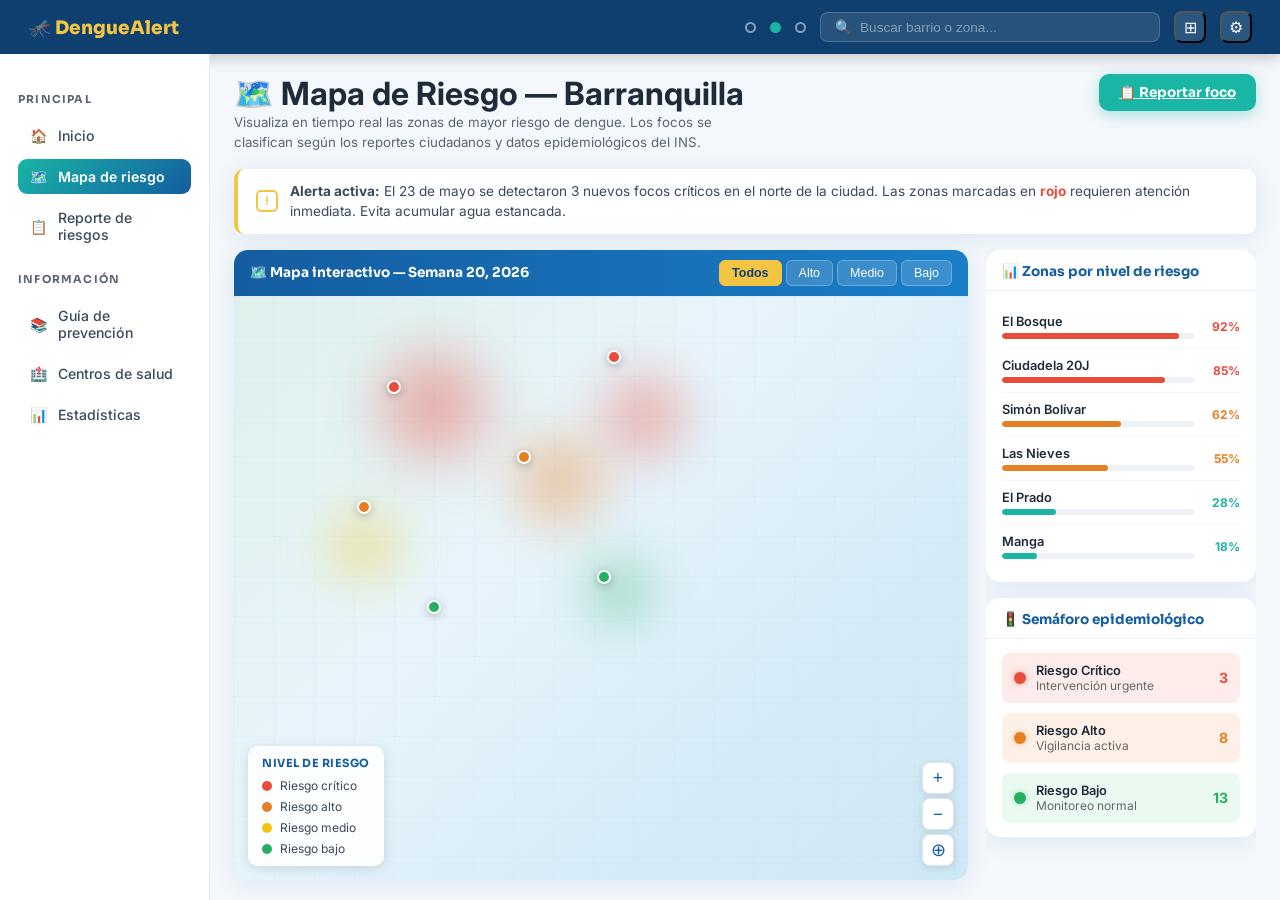
==== mapa-riesgo.html @ b7437cb0 "Add files via upload" ====
<!DOCTYPE html>
<html lang="es">
<head>
  <meta charset="UTF-8">
  <meta name="viewport" content="width=device-width, initial-scale=1.0">
  <meta name="description" content="DengueAlert — Mapa interactivo de riesgo de dengue en Barranquilla">
  <title>DengueAlert — Mapa de Riesgo</title>
  <link rel="icon" href="data:image/svg+xml,<svg xmlns='http://www.w3.org/2000/svg' viewBox='0 0 100 100'><text y='.9em' font-size='90'>🦟</text></svg>">
  <link rel="preconnect" href="https://fonts.googleapis.com">
  <link rel="preconnect" href="https://fonts.gstatic.com" crossorigin>
  <link href="https://fonts.googleapis.com/css2?family=Sora:wght@400;600;700;800&family=Inter:wght@400;500&display=swap" rel="stylesheet">
  <style>
/* =============================================
   DengueAlert — Global Styles
   Variables, reset, nav, sidebar, shared utils
   ============================================= */

/* Google Fonts */

/* ---- Variables ---- */
:root {
  --turquesa:       #19B5A5;
  --azul:           #145DA0;
  --amarillo:       #F4C542;
  --blanco:         #FFFFFF;
  --turquesa-light: #e8f8f7;
  --azul-dark:      #0e3f6e;
  --gris-bg:        #f4f7fb;
  --gris-texto:     #5a6475;
  --sombra:         0 4px 24px rgba(20, 93, 160, 0.10);
  --sombra-hover:   0 8px 32px rgba(20, 93, 160, 0.18);
  --radio:          14px;
  --rojo:           #e74c3c;
  --naranja:        #e67e22;
  --verde:          #27ae60;
}

/* ---- Reset ---- */
*, *::before, *::after {
  margin: 0;
  padding: 0;
  box-sizing: border-box;
}

/* ---- Base ---- */
body {
  font-family: 'Inter', sans-serif;
  background: var(--gris-bg);
  color: #1e2b3a;
}

/* ---- Layout ---- */
.layout {
  display: flex;
  flex: 1;
}

/* =============================================
   NAV
   ============================================= */
nav {
  background: var(--azul-dark);
  display: flex;
  align-items: center;
  gap: 14px;
  padding: 0 28px;
  height: 54px;
  flex-shrink: 0;
  box-shadow: 0 2px 16px rgba(0, 0, 0, 0.25);
}

.nav-logo {
  font-family: 'Sora', sans-serif;
  font-weight: 800;
  font-size: 1.15rem;
  color: var(--amarillo);
  margin-right: auto;
  text-decoration: none;
}

.nav-dot {
  width: 11px;
  height: 11px;
  border-radius: 50%;
  border: 2px solid rgba(255, 255, 255, 0.5);
}

.nav-dot.active {
  background: var(--turquesa);
  border-color: var(--turquesa);
}

.nav-search {
  display: flex;
  align-items: center;
  background: rgba(255, 255, 255, 0.10);
  border: 1px solid rgba(255, 255, 255, 0.18);
  border-radius: 8px;
  padding: 6px 14px;
  gap: 8px;
  width: 340px;
  color: #fff;
  font-size: 0.85rem;
}

.nav-search input {
  background: none;
  border: none;
  outline: none;
  color: #fff;
  width: 100%;
  font-size: 0.85rem;
}

.nav-search input::placeholder {
  color: rgba(255, 255, 255, 0.45);
}

.nav-icon {
  width: 32px;
  height: 32px;
  border-radius: 8px;
  background: rgba(255, 255, 255, 0.12);
  display: flex;
  align-items: center;
  justify-content: center;
  cursor: pointer;
  color: #fff;
  font-size: 1rem;
  transition: background 0.2s;
}

.nav-icon:hover {
  background: var(--turquesa);
}

/* =============================================
   SIDEBAR
   ============================================= */
aside {
  width: 210px;
  min-width: 210px;
  background: var(--blanco);
  border-right: 1px solid #e3eaf3;
  padding: 24px 18px;
  display: flex;
  flex-direction: column;
  gap: 6px;
  overflow-y: auto;
}

.sidebar-section {
  font-family: 'Sora', sans-serif;
  font-size: 0.68rem;
  font-weight: 700;
  text-transform: uppercase;
  letter-spacing: 1.2px;
  color: var(--gris-texto);
  margin: 14px 0 6px;
}

.sidebar-item {
  display: flex;
  align-items: center;
  gap: 10px;
  padding: 9px 12px;
  border-radius: 9px;
  cursor: pointer;
  font-size: 0.88rem;
  color: #3a4a5c;
  font-weight: 500;
  transition: background 0.18s, color 0.18s;
  text-decoration: none;
}

.sidebar-item:hover {
  background: var(--turquesa-light);
  color: var(--turquesa);
}

.sidebar-item.active {
  background: linear-gradient(135deg, var(--turquesa), var(--azul));
  color: #fff;
  font-weight: 600;
}

.sidebar-alert {
  margin-top: auto;
  background: #fff8e6;
  border: 1px solid #f4c542;
  border-radius: 10px;
  padding: 12px 14px;
  font-size: 0.78rem;
  color: #5a4200;
  line-height: 1.5;
}

/* =============================================
   SHARED CARD / PANEL
   ============================================= */
.card {
  background: #fff;
  border-radius: var(--radio);
  box-shadow: var(--sombra);
}

.panel {
  background: #fff;
  border-radius: var(--radio);
  box-shadow: var(--sombra);
  overflow: hidden;
}

.panel-header {
  padding: 13px 16px 10px;
  border-bottom: 1px solid #eef2f7;
  font-family: 'Sora', sans-serif;
  font-weight: 700;
  font-size: 0.85rem;
  color: var(--azul);
  display: flex;
  align-items: center;
  gap: 8px;
}

.panel-body {
  padding: 14px 16px;
}

/* =============================================
   SHARED BADGES
   ============================================= */
.badge {
  display: inline-block;
  padding: 3px 10px;
  border-radius: 20px;
  font-size: 0.75rem;
  font-weight: 700;
  font-family: 'Sora', sans-serif;
}

.badge-alto   { background: #fdecea; color: var(--rojo); }
.badge-medio  { background: #fef0e6; color: var(--naranja); }
.badge-bajo   { background: #eafaf1; color: var(--verde); }

/* =============================================
   RESPONSIVE — NAV / SIDEBAR
   ============================================= */
@media (max-width: 768px) {
  .nav-search {
    width: 160px;
  }

  aside {
    display: none; /* simplificado para mobile — se puede reemplazar por menú hamburguesa */
  }
}
/* =============================================
   DengueAlert — mapa-riesgo.css
   Estilos exclusivos de la página del mapa
   ============================================= */

/* ---- Layout de página ---- */
body {
  height: 100vh;
  display: flex;
  flex-direction: column;
  overflow: hidden;
}

.layout {
  overflow: hidden;
  flex: 1;
}

main {
  flex: 1;
  display: flex;
  flex-direction: column;
  padding: 20px 24px;
  gap: 16px;
  overflow: hidden;
}

/* =============================================
   TOPBAR
   ============================================= */
.topbar {
  display: flex;
  align-items: flex-start;
  justify-content: space-between;
  gap: 16px;
}

.topbar-left h2 {
  font-family: 'Sora', sans-serif;
  font-weight: 700;
  font-size: 1.2rem;
  color: var(--azul);
  margin-bottom: 4px;
}

.topbar-left p {
  font-size: 0.83rem;
  color: var(--gris-texto);
  max-width: 500px;
  line-height: 1.5;
}

.btn-reporte {
  background: var(--turquesa);
  color: #fff;
  font-family: 'Sora', sans-serif;
  font-weight: 700;
  font-size: 0.85rem;
  padding: 10px 20px;
  border-radius: 10px;
  border: none;
  cursor: pointer;
  white-space: nowrap;
  box-shadow: 0 4px 14px rgba(25, 181, 165, 0.35);
  transition: background 0.2s, transform 0.2s;
  display: flex;
  align-items: center;
  gap: 8px;
}

.btn-reporte:hover {
  background: var(--azul);
  transform: translateY(-1px);
}

/* =============================================
   ALERTA STRIP
   ============================================= */
.alert-strip {
  background: #fff;
  border-radius: 10px;
  border-left: 4px solid var(--amarillo);
  padding: 12px 18px;
  display: flex;
  align-items: center;
  gap: 12px;
  font-size: 0.85rem;
  color: #3a4a5c;
  line-height: 1.5;
  box-shadow: var(--sombra);
  flex-shrink: 0;
}

.alert-icon {
  width: 22px;
  height: 22px;
  border-radius: 5px;
  border: 2px solid var(--amarillo);
  flex-shrink: 0;
  display: flex;
  align-items: center;
  justify-content: center;
  font-size: 0.7rem;
  color: var(--amarillo);
  font-weight: 700;
  aria-hidden: true;
}

/* =============================================
   CONTENT ROW
   ============================================= */
.content-row {
  display: flex;
  gap: 18px;
  flex: 1;
  min-height: 0;
}

/* =============================================
   MAP PANEL
   ============================================= */
.map-panel {
  flex: 1;
  background: #fff;
  border-radius: var(--radio);
  box-shadow: var(--sombra);
  overflow: hidden;
  display: flex;
  flex-direction: column;
}

.map-toolbar {
  background: linear-gradient(90deg, var(--azul) 0%, #1a7ec8 100%);
  padding: 10px 16px;
  display: flex;
  align-items: center;
  gap: 10px;
}

.map-toolbar-title {
  font-family: 'Sora', sans-serif;
  font-weight: 700;
  font-size: 0.85rem;
  color: #fff;
  flex: 1;
  display: flex;
  align-items: center;
  gap: 8px;
}

.filter-btn {
  background: rgba(255, 255, 255, 0.15);
  border: 1px solid rgba(255, 255, 255, 0.25);
  color: #fff;
  font-size: 0.78rem;
  padding: 5px 12px;
  border-radius: 6px;
  cursor: pointer;
  transition: background 0.2s, color 0.2s;
}

.filter-btn:hover,
.filter-btn.active {
  background: var(--amarillo);
  color: var(--azul-dark);
  border-color: var(--amarillo);
  font-weight: 600;
}

.map-body {
  flex: 1;
  position: relative;
  overflow: hidden;
}

/* Mapa simulado */
.map-canvas {
  width: 100%;
  height: 100%;
  background:
    linear-gradient(rgba(25, 181, 165, 0.04) 1px, transparent 1px),
    linear-gradient(90deg, rgba(25, 181, 165, 0.04) 1px, transparent 1px),
    linear-gradient(135deg, #dff0ed 0%, #e8f4fb 40%, #d6ecf8 70%, #cfe8f5 100%);
  background-size: 40px 40px, 40px 40px, 100% 100%;
  position: relative;
}

/* Heat zones */
.heat-zone {
  position: absolute;
  border-radius: 50%;
  filter: blur(24px);
  opacity: 0.55;
  pointer-events: none;
}

.heat-red    { background: radial-gradient(circle, #e74c3c 0%, transparent 70%); }
.heat-orange { background: radial-gradient(circle, #e67e22 0%, transparent 70%); }
.heat-yellow { background: radial-gradient(circle, #f1c40f 0%, transparent 70%); }
.heat-green  { background: radial-gradient(circle, #27ae60 0%, transparent 70%); }

/* Map pins */
.map-pin {
  position: absolute;
  transform: translate(-50%, -100%);
  cursor: pointer;
  text-align: center;
}

.pin-dot {
  width: 14px;
  height: 14px;
  border-radius: 50%;
  border: 2.5px solid #fff;
  box-shadow: 0 2px 8px rgba(0, 0, 0, 0.25);
  margin: 0 auto 2px;
}

.pin-label {
  background: rgba(14, 63, 110, 0.88);
  color: #fff;
  font-size: 0.65rem;
  font-weight: 600;
  padding: 2px 7px;
  border-radius: 20px;
  white-space: nowrap;
  display: none; /* visible on hover via JS */
}

.map-pin:hover .pin-label,
.map-pin.active .pin-label {
  display: block;
}

.pin-red    .pin-dot { background: var(--rojo); }
.pin-orange .pin-dot { background: var(--naranja); }
.pin-green  .pin-dot { background: var(--verde); }

/* Leyenda */
.map-legend {
  position: absolute;
  bottom: 14px;
  left: 14px;
  background: rgba(255, 255, 255, 0.92);
  border-radius: 10px;
  padding: 10px 14px;
  font-size: 0.75rem;
  display: flex;
  flex-direction: column;
  gap: 6px;
  box-shadow: 0 2px 12px rgba(0, 0, 0, 0.12);
}

.legend-title {
  font-family: 'Sora', sans-serif;
  font-weight: 700;
  font-size: 0.7rem;
  color: var(--azul);
  text-transform: uppercase;
  letter-spacing: 0.5px;
  margin-bottom: 2px;
}

.legend-item {
  display: flex;
  align-items: center;
  gap: 8px;
  color: #3a4a5c;
}

.legend-dot {
  width: 10px;
  height: 10px;
  border-radius: 50%;
  flex-shrink: 0;
}

/* Controles de zoom */
.map-controls {
  position: absolute;
  bottom: 14px;
  right: 14px;
  display: flex;
  flex-direction: column;
  gap: 4px;
}

.map-ctrl-btn {
  width: 32px;
  height: 32px;
  background: #fff;
  border: 1px solid #dde4ed;
  border-radius: 8px;
  display: flex;
  align-items: center;
  justify-content: center;
  font-size: 1.1rem;
  cursor: pointer;
  color: var(--azul);
  box-shadow: 0 2px 8px rgba(0, 0, 0, 0.1);
  transition: background 0.2s, color 0.2s;
}

.map-ctrl-btn:hover {
  background: var(--turquesa);
  color: #fff;
}

/* =============================================
   RIGHT PANELS
   ============================================= */
.right-panels {
  width: 270px;
  display: flex;
  flex-direction: column;
  gap: 16px;
  overflow-y: auto;
}

/* Risk list */
.risk-item {
  display: flex;
  align-items: center;
  padding: 9px 0;
  border-bottom: 1px solid #f3f6fa;
  gap: 10px;
  font-size: 0.82rem;
}

.risk-item:last-child { border-bottom: none; }

.risk-bar-wrap { flex: 1; }

.risk-name {
  font-weight: 600;
  color: #1e2b3a;
  margin-bottom: 4px;
  font-size: 0.8rem;
}

.risk-bar-bg {
  height: 6px;
  border-radius: 20px;
  background: #eef2f7;
  overflow: hidden;
}

.risk-bar-fill {
  height: 100%;
  border-radius: 20px;
  transition: width 0.6s ease;
}

.risk-pct {
  font-size: 0.75rem;
  font-weight: 700;
  min-width: 36px;
  text-align: right;
}

.risk-high .risk-bar-fill { background: var(--rojo); }
.risk-high .risk-pct      { color: var(--rojo); }
.risk-med  .risk-bar-fill { background: var(--naranja); }
.risk-med  .risk-pct      { color: var(--naranja); }
.risk-low  .risk-bar-fill { background: var(--turquesa); }
.risk-low  .risk-pct      { color: var(--turquesa); }

/* Semáforo epidemiológico */
.semaforo {
  display: flex;
  flex-direction: column;
  gap: 10px;
}

.semaforo-item {
  border-radius: 8px;
  padding: 10px 12px;
  display: flex;
  align-items: center;
  gap: 10px;
  font-size: 0.82rem;
}

.semaforo-item .dot {
  width: 12px;
  height: 12px;
  border-radius: 50%;
  flex-shrink: 0;
}

.sem-red    { background: #fdecea; }
.sem-red .dot { background: var(--rojo);    box-shadow: 0 0 6px rgba(231, 76, 60, 0.5); }
.sem-orange { background: #fef0e6; }
.sem-orange .dot { background: var(--naranja); box-shadow: 0 0 6px rgba(230, 126, 34, 0.4); }
.sem-green  { background: #eafaf1; }
.sem-green .dot  { background: var(--verde);   box-shadow: 0 0 6px rgba(39, 174, 96, 0.4); }

.sem-label { font-weight: 600; font-size: 0.8rem; }
.sem-count { margin-left: auto; font-weight: 700; font-size: 0.88rem; }

/* =============================================
   RESPONSIVE
   ============================================= */
@media (max-width: 900px) {
  .content-row {
    flex-direction: column;
  }

  .right-panels {
    width: 100%;
    flex-direction: row;
    overflow-x: auto;
  }

  .right-panels .panel {
    min-width: 260px;
  }
}

</style>
</head>
<body>

<!-- NAV -->
<nav role="navigation" aria-label="Navegación principal">
  <a class="nav-logo" href="index.html">🦟 DengueAlert</a>
  <div class="nav-dot"        aria-hidden="true"></div>
  <div class="nav-dot active" aria-hidden="true"></div>
  <div class="nav-dot"        aria-hidden="true"></div>
  <div class="nav-search" role="search">
    <span aria-hidden="true">🔍</span>
    <label for="nav-search-input" style="position:absolute;width:1px;height:1px;overflow:hidden;clip:rect(0,0,0,0)">Buscar</label>
    <input id="nav-search-input" type="search" placeholder="Buscar barrio o zona..." aria-label="Buscar barrio o zona">
  </div>
  <button class="nav-icon" aria-label="Ver cuadrícula">⊞</button>
  <button class="nav-icon" aria-label="Configuración">⚙</button>
</nav>

<div class="layout">

  <!-- SIDEBAR -->
  <aside aria-label="Menú lateral">
    <div class="sidebar-section" aria-hidden="true">Principal</div>
    <a class="sidebar-item" href="index.html"><span aria-hidden="true">🏠</span> Inicio</a>
    <a class="sidebar-item active" href="mapa-riesgo.html" aria-current="page"><span aria-hidden="true">🗺️</span> Mapa de riesgo</a>
    <a class="sidebar-item" href="reporte-riesgos.html"><span aria-hidden="true">📋</span> Reporte de riesgos</a>
    <div class="sidebar-section" aria-hidden="true">Información</div>
    <a class="sidebar-item" href="#"><span aria-hidden="true">📚</span> Guía de prevención</a>
    <a class="sidebar-item" href="#"><span aria-hidden="true">🏥</span> Centros de salud</a>
    <a class="sidebar-item" href="#"><span aria-hidden="true">📊</span> Estadísticas</a>
  </aside>

  <main id="main-content">

    <!-- TOP BAR -->
    <div class="topbar">
      <div class="topbar-left">
        <h1>🗺️ Mapa de Riesgo — Barranquilla</h1>
        <p>Visualiza en tiempo real las zonas de mayor riesgo de dengue. Los focos se clasifican según los reportes ciudadanos y datos epidemiológicos del INS.</p>
      </div>
      <a href="reporte-riesgos.html" class="btn-reporte">📋 Reportar foco</a>
    </div>

    <!-- ALERT -->
    <div class="alert-strip" role="alert" aria-live="polite">
      <div class="alert-icon" aria-hidden="true">!</div>
      <div>
        <strong>Alerta activa:</strong> El 23 de mayo se detectaron 3 nuevos focos críticos en el norte de la ciudad.
        Las zonas marcadas en <strong style="color:var(--rojo)">rojo</strong> requieren atención inmediata.
        Evita acumular agua estancada.
      </div>
    </div>

    <!-- CONTENT ROW -->
    <div class="content-row">

      <!-- MAP -->
      <section class="map-panel" aria-label="Mapa interactivo de riesgo">
        <div class="map-toolbar">
          <div class="map-toolbar-title" id="map-title">🗺️ Mapa interactivo — Semana 20, 2026</div>
          <div role="group" aria-label="Filtrar por nivel de riesgo">
            <button class="filter-btn active" data-filter="todos"  aria-pressed="true">Todos</button>
            <button class="filter-btn"        data-filter="alto"   aria-pressed="false">Alto</button>
            <button class="filter-btn"        data-filter="medio"  aria-pressed="false">Medio</button>
            <button class="filter-btn"        data-filter="bajo"   aria-pressed="false">Bajo</button>
          </div>
        </div>

        <div class="map-body">
          <div class="map-canvas" id="map-canvas">

            <!-- Heat zones -->
            <div class="heat-zone heat-red"    style="width:160px;height:160px;top:30px;left:120px;"  aria-hidden="true"></div>
            <div class="heat-zone heat-orange" style="width:130px;height:130px;top:120px;left:260px;" aria-hidden="true"></div>
            <div class="heat-zone heat-yellow" style="width:100px;height:100px;top:200px;left:80px;"  aria-hidden="true"></div>
            <div class="heat-zone heat-red"    style="width:120px;height:120px;top:60px;left:350px;"  aria-hidden="true"></div>
            <div class="heat-zone heat-green"  style="width:90px;height:90px;top:250px;left:340px;"   aria-hidden="true"></div>

            <!-- Pins — data-nivel: alto | medio | bajo -->
            <div class="map-pin pin-red"    data-nivel="alto"  style="top:100px;left:160px;"
                 role="button" tabindex="0" aria-label="El Bosque — riesgo crítico">
              <div class="pin-dot"></div>
              <div class="pin-label">El Bosque 🔴</div>
            </div>
            <div class="map-pin pin-red"    data-nivel="alto"  style="top:70px;left:380px;"
                 role="button" tabindex="0" aria-label="Ciudadela 20J — riesgo crítico">
              <div class="pin-dot"></div>
              <div class="pin-label">Ciudadela 20J 🔴</div>
            </div>
            <div class="map-pin pin-orange" data-nivel="medio" style="top:170px;left:290px;"
                 role="button" tabindex="0" aria-label="Simón Bolívar — riesgo alto">
              <div class="pin-dot"></div>
              <div class="pin-label">Simón Bolívar 🟠</div>
            </div>
            <div class="map-pin pin-orange" data-nivel="medio" style="top:220px;left:130px;"
                 role="button" tabindex="0" aria-label="Las Nieves — riesgo alto">
              <div class="pin-dot"></div>
              <div class="pin-label">Las Nieves 🟠</div>
            </div>
            <div class="map-pin pin-green"  data-nivel="bajo"  style="top:290px;left:370px;"
                 role="button" tabindex="0" aria-label="El Prado — riesgo bajo">
              <div class="pin-dot"></div>
              <div class="pin-label">El Prado 🟢</div>
            </div>
            <div class="map-pin pin-green"  data-nivel="bajo"  style="top:320px;left:200px;"
                 role="button" tabindex="0" aria-label="Manga — riesgo bajo">
              <div class="pin-dot"></div>
              <div class="pin-label">Manga 🟢</div>
            </div>

            <!-- Legend -->
            <div class="map-legend" aria-label="Leyenda del mapa">
              <div class="legend-title">Nivel de riesgo</div>
              <div class="legend-item"><div class="legend-dot" style="background:var(--rojo)"   aria-hidden="true"></div>Riesgo crítico</div>
              <div class="legend-item"><div class="legend-dot" style="background:var(--naranja)" aria-hidden="true"></div>Riesgo alto</div>
              <div class="legend-item"><div class="legend-dot" style="background:#f1c40f"        aria-hidden="true"></div>Riesgo medio</div>
              <div class="legend-item"><div class="legend-dot" style="background:var(--verde)"   aria-hidden="true"></div>Riesgo bajo</div>
            </div>

            <!-- Zoom controls -->
            <div class="map-controls" aria-label="Controles del mapa">
              <button class="map-ctrl-btn" id="zoom-in"     aria-label="Acercar mapa">+</button>
              <button class="map-ctrl-btn" id="zoom-out"    aria-label="Alejar mapa">−</button>
              <button class="map-ctrl-btn" id="zoom-reset"  aria-label="Restablecer zoom">⊕</button>
            </div>

          </div><!-- /map-canvas -->
        </div><!-- /map-body -->
      </section>

      <!-- RIGHT PANELS -->
      <div class="right-panels">

        <div class="panel">
          <div class="panel-header" id="riesgo-title">📊 Zonas por nivel de riesgo</div>
          <div class="panel-body" aria-labelledby="riesgo-title">

            <div class="risk-item risk-high">
              <div class="risk-bar-wrap">
                <div class="risk-name">El Bosque</div>
                <div class="risk-bar-bg" role="progressbar" aria-valuenow="92" aria-valuemin="0" aria-valuemax="100" aria-label="El Bosque 92%">
                  <div class="risk-bar-fill" style="width:92%"></div>
                </div>
              </div>
              <div class="risk-pct" aria-hidden="true">92%</div>
            </div>

            <div class="risk-item risk-high">
              <div class="risk-bar-wrap">
                <div class="risk-name">Ciudadela 20J</div>
                <div class="risk-bar-bg" role="progressbar" aria-valuenow="85" aria-valuemin="0" aria-valuemax="100" aria-label="Ciudadela 20J 85%">
                  <div class="risk-bar-fill" style="width:85%"></div>
                </div>
              </div>
              <div class="risk-pct" aria-hidden="true">85%</div>
            </div>

            <div class="risk-item risk-med">
              <div class="risk-bar-wrap">
                <div class="risk-name">Simón Bolívar</div>
                <div class="risk-bar-bg" role="progressbar" aria-valuenow="62" aria-valuemin="0" aria-valuemax="100" aria-label="Simón Bolívar 62%">
                  <div class="risk-bar-fill" style="width:62%"></div>
                </div>
              </div>
              <div class="risk-pct" aria-hidden="true">62%</div>
            </div>

            <div class="risk-item risk-med">
              <div class="risk-bar-wrap">
                <div class="risk-name">Las Nieves</div>
                <div class="risk-bar-bg" role="progressbar" aria-valuenow="55" aria-valuemin="0" aria-valuemax="100" aria-label="Las Nieves 55%">
                  <div class="risk-bar-fill" style="width:55%"></div>
                </div>
              </div>
              <div class="risk-pct" aria-hidden="true">55%</div>
            </div>

            <div class="risk-item risk-low">
              <div class="risk-bar-wrap">
                <div class="risk-name">El Prado</div>
                <div class="risk-bar-bg" role="progressbar" aria-valuenow="28" aria-valuemin="0" aria-valuemax="100" aria-label="El Prado 28%">
                  <div class="risk-bar-fill" style="width:28%"></div>
                </div>
              </div>
              <div class="risk-pct" aria-hidden="true">28%</div>
            </div>

            <div class="risk-item risk-low">
              <div class="risk-bar-wrap">
                <div class="risk-name">Manga</div>
                <div class="risk-bar-bg" role="progressbar" aria-valuenow="18" aria-valuemin="0" aria-valuemax="100" aria-label="Manga 18%">
                  <div class="risk-bar-fill" style="width:18%"></div>
                </div>
              </div>
              <div class="risk-pct" aria-hidden="true">18%</div>
            </div>

          </div>
        </div>

        <div class="panel">
          <div class="panel-header" id="semaforo-title">🚦 Semáforo epidemiológico</div>
          <div class="panel-body" aria-labelledby="semaforo-title">
            <div class="semaforo">
              <div class="semaforo-item sem-red">
                <div class="dot" aria-hidden="true"></div>
                <div>
                  <div class="sem-label">Riesgo Crítico</div>
                  <div style="font-size:0.75rem;color:#666">Intervención urgente</div>
                </div>
                <div class="sem-count" style="color:var(--rojo)" aria-label="3 zonas en riesgo crítico">3</div>
              </div>
              <div class="semaforo-item sem-orange">
                <div class="dot" aria-hidden="true"></div>
                <div>
                  <div class="sem-label">Riesgo Alto</div>
                  <div style="font-size:0.75rem;color:#666">Vigilancia activa</div>
                </div>
                <div class="sem-count" style="color:var(--naranja)" aria-label="8 zonas en riesgo alto">8</div>
              </div>
              <div class="semaforo-item sem-green">
                <div class="dot" aria-hidden="true"></div>
                <div>
                  <div class="sem-label">Riesgo Bajo</div>
                  <div style="font-size:0.75rem;color:#666">Monitoreo normal</div>
                </div>
                <div class="sem-count" style="color:var(--verde)" aria-label="13 zonas en riesgo bajo">13</div>
              </div>
            </div>
          </div>
        </div>

      </div><!-- /right-panels -->

    </div><!-- /content-row -->
  </main>
</div>

<script>
  /* ---- Filtros del mapa ---- */
  const filterBtns = document.querySelectorAll('.filter-btn');
  const pins = document.querySelectorAll('.map-pin');

  filterBtns.forEach(btn => {
    btn.addEventListener('click', () => {
      const nivel = btn.dataset.filter;

      // Actualizar estado activo
      filterBtns.forEach(b => {
        b.classList.remove('active');
        b.setAttribute('aria-pressed', 'false');
      });
      btn.classList.add('active');
      btn.setAttribute('aria-pressed', 'true');

      // Mostrar/ocultar pins
      pins.forEach(pin => {
        if (nivel === 'todos' || pin.dataset.nivel === nivel) {
          pin.style.display = '';
        } else {
          pin.style.display = 'none';
        }
      });
    });
  });

  /* ---- Etiquetas de pin al hover / teclado ---- */
  pins.forEach(pin => {
    // Mouse
    pin.addEventListener('mouseenter', () => pin.classList.add('active'));
    pin.addEventListener('mouseleave', () => pin.classList.remove('active'));
    // Teclado
    pin.addEventListener('focus',  () => pin.classList.add('active'));
    pin.addEventListener('blur',   () => pin.classList.remove('active'));
    pin.addEventListener('keydown', e => {
      if (e.key === 'Enter' || e.key === ' ') pin.classList.toggle('active');
    });
  });

  /* ---- Zoom del mapa ---- */
  const canvas = document.getElementById('map-canvas');
  let scale = 1;
  const STEP = 0.2;
  const MAX = 2.5;
  const MIN = 0.5;

  function applyZoom() {
    canvas.style.transform = `scale(${scale})`;
    canvas.style.transformOrigin = 'center center';
  }

  document.getElementById('zoom-in').addEventListener('click', () => {
    scale = Math.min(scale + STEP, MAX);
    applyZoom();
  });

  document.getElementById('zoom-out').addEventListener('click', () => {
    scale = Math.max(scale - STEP, MIN);
    applyZoom();
  });

  document.getElementById('zoom-reset').addEventListener('click', () => {
    scale = 1;
    applyZoom();
  });
</script>

</body>
</html>
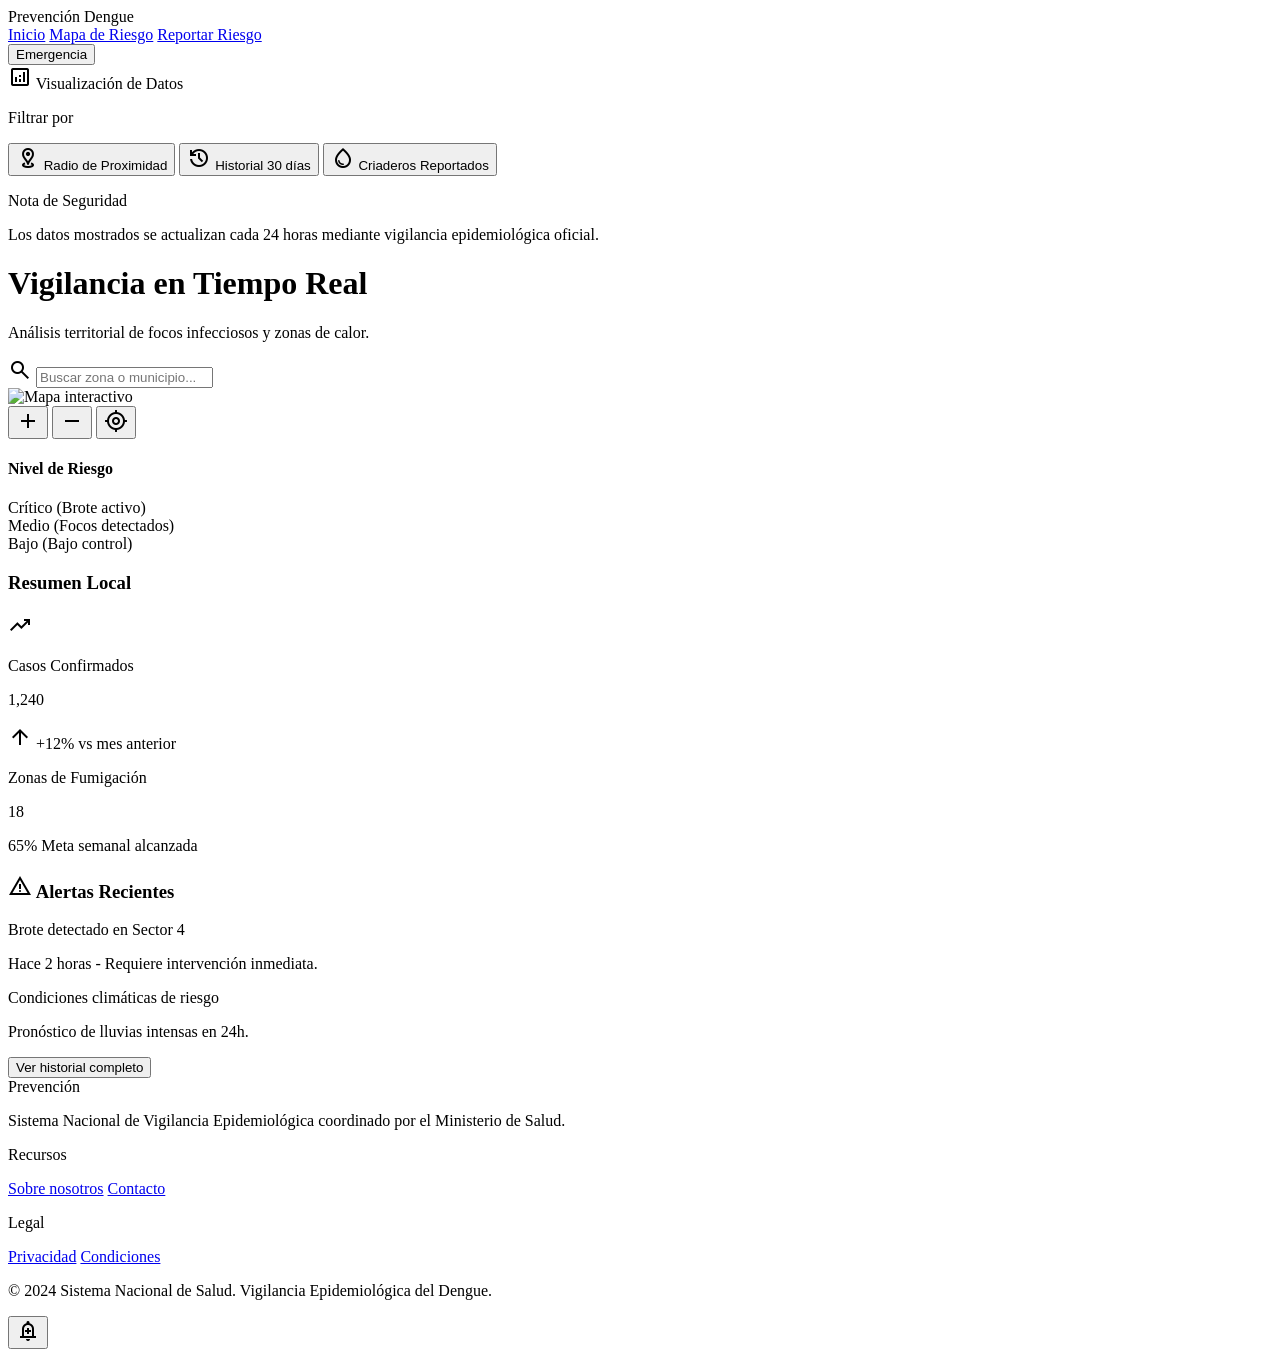
==== commit 180e22c4: "Add files via upload" ====
--- a/mapa-riesgo.html
+++ b/mapa-riesgo.html
@@ -1,986 +1,297 @@
 <!DOCTYPE html>
-<html lang="es">
-<head>
-  <meta charset="UTF-8">
-  <meta name="viewport" content="width=device-width, initial-scale=1.0">
-  <meta name="description" content="DengueAlert — Mapa interactivo de riesgo de dengue en Barranquilla">
-  <title>DengueAlert — Mapa de Riesgo</title>
-  <link rel="icon" href="data:image/svg+xml,<svg xmlns='http://www.w3.org/2000/svg' viewBox='0 0 100 100'><text y='.9em' font-size='90'>🦟</text></svg>">
-  <link rel="preconnect" href="https://fonts.googleapis.com">
-  <link rel="preconnect" href="https://fonts.gstatic.com" crossorigin>
-  <link href="https://fonts.googleapis.com/css2?family=Sora:wght@400;600;700;800&family=Inter:wght@400;500&display=swap" rel="stylesheet">
-  <style>
-/* =============================================
-   DengueAlert — Global Styles
-   Variables, reset, nav, sidebar, shared utils
-   ============================================= */
 
-/* Google Fonts */
-
-/* ---- Variables ---- */
-:root {
-  --turquesa:       #19B5A5;
-  --azul:           #145DA0;
-  --amarillo:       #F4C542;
-  --blanco:         #FFFFFF;
-  --turquesa-light: #e8f8f7;
-  --azul-dark:      #0e3f6e;
-  --gris-bg:        #f4f7fb;
-  --gris-texto:     #5a6475;
-  --sombra:         0 4px 24px rgba(20, 93, 160, 0.10);
-  --sombra-hover:   0 8px 32px rgba(20, 93, 160, 0.18);
-  --radio:          14px;
-  --rojo:           #e74c3c;
-  --naranja:        #e67e22;
-  --verde:          #27ae60;
-}
-
-/* ---- Reset ---- */
-*, *::before, *::after {
-  margin: 0;
-  padding: 0;
-  box-sizing: border-box;
-}
-
-/* ---- Base ---- */
-body {
-  font-family: 'Inter', sans-serif;
-  background: var(--gris-bg);
-  color: #1e2b3a;
-}
-
-/* ---- Layout ---- */
-.layout {
-  display: flex;
-  flex: 1;
-}
-
-/* =============================================
-   NAV
-   ============================================= */
-nav {
-  background: var(--azul-dark);
-  display: flex;
-  align-items: center;
-  gap: 14px;
-  padding: 0 28px;
-  height: 54px;
-  flex-shrink: 0;
-  box-shadow: 0 2px 16px rgba(0, 0, 0, 0.25);
-}
-
-.nav-logo {
-  font-family: 'Sora', sans-serif;
-  font-weight: 800;
-  font-size: 1.15rem;
-  color: var(--amarillo);
-  margin-right: auto;
-  text-decoration: none;
-}
-
-.nav-dot {
-  width: 11px;
-  height: 11px;
-  border-radius: 50%;
-  border: 2px solid rgba(255, 255, 255, 0.5);
-}
-
-.nav-dot.active {
-  background: var(--turquesa);
-  border-color: var(--turquesa);
-}
-
-.nav-search {
-  display: flex;
-  align-items: center;
-  background: rgba(255, 255, 255, 0.10);
-  border: 1px solid rgba(255, 255, 255, 0.18);
-  border-radius: 8px;
-  padding: 6px 14px;
-  gap: 8px;
-  width: 340px;
-  color: #fff;
-  font-size: 0.85rem;
-}
-
-.nav-search input {
-  background: none;
-  border: none;
-  outline: none;
-  color: #fff;
-  width: 100%;
-  font-size: 0.85rem;
-}
-
-.nav-search input::placeholder {
-  color: rgba(255, 255, 255, 0.45);
-}
-
-.nav-icon {
-  width: 32px;
-  height: 32px;
-  border-radius: 8px;
-  background: rgba(255, 255, 255, 0.12);
-  display: flex;
-  align-items: center;
-  justify-content: center;
-  cursor: pointer;
-  color: #fff;
-  font-size: 1rem;
-  transition: background 0.2s;
-}
-
-.nav-icon:hover {
-  background: var(--turquesa);
-}
-
-/* =============================================
-   SIDEBAR
-   ============================================= */
-aside {
-  width: 210px;
-  min-width: 210px;
-  background: var(--blanco);
-  border-right: 1px solid #e3eaf3;
-  padding: 24px 18px;
-  display: flex;
-  flex-direction: column;
-  gap: 6px;
-  overflow-y: auto;
-}
-
-.sidebar-section {
-  font-family: 'Sora', sans-serif;
-  font-size: 0.68rem;
-  font-weight: 700;
-  text-transform: uppercase;
-  letter-spacing: 1.2px;
-  color: var(--gris-texto);
-  margin: 14px 0 6px;
-}
-
-.sidebar-item {
-  display: flex;
-  align-items: center;
-  gap: 10px;
-  padding: 9px 12px;
-  border-radius: 9px;
-  cursor: pointer;
-  font-size: 0.88rem;
-  color: #3a4a5c;
-  font-weight: 500;
-  transition: background 0.18s, color 0.18s;
-  text-decoration: none;
-}
-
-.sidebar-item:hover {
-  background: var(--turquesa-light);
-  color: var(--turquesa);
-}
-
-.sidebar-item.active {
-  background: linear-gradient(135deg, var(--turquesa), var(--azul));
-  color: #fff;
-  font-weight: 600;
-}
-
-.sidebar-alert {
-  margin-top: auto;
-  background: #fff8e6;
-  border: 1px solid #f4c542;
-  border-radius: 10px;
-  padding: 12px 14px;
-  font-size: 0.78rem;
-  color: #5a4200;
-  line-height: 1.5;
-}
-
-/* =============================================
-   SHARED CARD / PANEL
-   ============================================= */
-.card {
-  background: #fff;
-  border-radius: var(--radio);
-  box-shadow: var(--sombra);
-}
-
-.panel {
-  background: #fff;
-  border-radius: var(--radio);
-  box-shadow: var(--sombra);
-  overflow: hidden;
-}
-
-.panel-header {
-  padding: 13px 16px 10px;
-  border-bottom: 1px solid #eef2f7;
-  font-family: 'Sora', sans-serif;
-  font-weight: 700;
-  font-size: 0.85rem;
-  color: var(--azul);
-  display: flex;
-  align-items: center;
-  gap: 8px;
-}
-
-.panel-body {
-  padding: 14px 16px;
-}
-
-/* =============================================
-   SHARED BADGES
-   ============================================= */
-.badge {
-  display: inline-block;
-  padding: 3px 10px;
-  border-radius: 20px;
-  font-size: 0.75rem;
-  font-weight: 700;
-  font-family: 'Sora', sans-serif;
-}
-
-.badge-alto   { background: #fdecea; color: var(--rojo); }
-.badge-medio  { background: #fef0e6; color: var(--naranja); }
-.badge-bajo   { background: #eafaf1; color: var(--verde); }
-
-/* =============================================
-   RESPONSIVE — NAV / SIDEBAR
-   ============================================= */
-@media (max-width: 768px) {
-  .nav-search {
-    width: 160px;
-  }
-
-  aside {
-    display: none; /* simplificado para mobile — se puede reemplazar por menú hamburguesa */
-  }
-}
-/* =============================================
-   DengueAlert — mapa-riesgo.css
-   Estilos exclusivos de la página del mapa
-   ============================================= */
-
-/* ---- Layout de página ---- */
-body {
-  height: 100vh;
-  display: flex;
-  flex-direction: column;
-  overflow: hidden;
-}
-
-.layout {
-  overflow: hidden;
-  flex: 1;
-}
-
-main {
-  flex: 1;
-  display: flex;
-  flex-direction: column;
-  padding: 20px 24px;
-  gap: 16px;
-  overflow: hidden;
-}
-
-/* =============================================
-   TOPBAR
-   ============================================= */
-.topbar {
-  display: flex;
-  align-items: flex-start;
-  justify-content: space-between;
-  gap: 16px;
-}
-
-.topbar-left h2 {
-  font-family: 'Sora', sans-serif;
-  font-weight: 700;
-  font-size: 1.2rem;
-  color: var(--azul);
-  margin-bottom: 4px;
-}
-
-.topbar-left p {
-  font-size: 0.83rem;
-  color: var(--gris-texto);
-  max-width: 500px;
-  line-height: 1.5;
-}
-
-.btn-reporte {
-  background: var(--turquesa);
-  color: #fff;
-  font-family: 'Sora', sans-serif;
-  font-weight: 700;
-  font-size: 0.85rem;
-  padding: 10px 20px;
-  border-radius: 10px;
-  border: none;
-  cursor: pointer;
-  white-space: nowrap;
-  box-shadow: 0 4px 14px rgba(25, 181, 165, 0.35);
-  transition: background 0.2s, transform 0.2s;
-  display: flex;
-  align-items: center;
-  gap: 8px;
-}
-
-.btn-reporte:hover {
-  background: var(--azul);
-  transform: translateY(-1px);
-}
-
-/* =============================================
-   ALERTA STRIP
-   ============================================= */
-.alert-strip {
-  background: #fff;
-  border-radius: 10px;
-  border-left: 4px solid var(--amarillo);
-  padding: 12px 18px;
-  display: flex;
-  align-items: center;
-  gap: 12px;
-  font-size: 0.85rem;
-  color: #3a4a5c;
-  line-height: 1.5;
-  box-shadow: var(--sombra);
-  flex-shrink: 0;
-}
-
-.alert-icon {
-  width: 22px;
-  height: 22px;
-  border-radius: 5px;
-  border: 2px solid var(--amarillo);
-  flex-shrink: 0;
-  display: flex;
-  align-items: center;
-  justify-content: center;
-  font-size: 0.7rem;
-  color: var(--amarillo);
-  font-weight: 700;
-  aria-hidden: true;
-}
-
-/* =============================================
-   CONTENT ROW
-   ============================================= */
-.content-row {
-  display: flex;
-  gap: 18px;
-  flex: 1;
-  min-height: 0;
-}
-
-/* =============================================
-   MAP PANEL
-   ============================================= */
-.map-panel {
-  flex: 1;
-  background: #fff;
-  border-radius: var(--radio);
-  box-shadow: var(--sombra);
-  overflow: hidden;
-  display: flex;
-  flex-direction: column;
-}
-
-.map-toolbar {
-  background: linear-gradient(90deg, var(--azul) 0%, #1a7ec8 100%);
-  padding: 10px 16px;
-  display: flex;
-  align-items: center;
-  gap: 10px;
-}
-
-.map-toolbar-title {
-  font-family: 'Sora', sans-serif;
-  font-weight: 700;
-  font-size: 0.85rem;
-  color: #fff;
-  flex: 1;
-  display: flex;
-  align-items: center;
-  gap: 8px;
-}
-
-.filter-btn {
-  background: rgba(255, 255, 255, 0.15);
-  border: 1px solid rgba(255, 255, 255, 0.25);
-  color: #fff;
-  font-size: 0.78rem;
-  padding: 5px 12px;
-  border-radius: 6px;
-  cursor: pointer;
-  transition: background 0.2s, color 0.2s;
-}
-
-.filter-btn:hover,
-.filter-btn.active {
-  background: var(--amarillo);
-  color: var(--azul-dark);
-  border-color: var(--amarillo);
-  font-weight: 600;
-}
-
-.map-body {
-  flex: 1;
-  position: relative;
-  overflow: hidden;
-}
-
-/* Mapa simulado */
-.map-canvas {
-  width: 100%;
-  height: 100%;
-  background:
-    linear-gradient(rgba(25, 181, 165, 0.04) 1px, transparent 1px),
-    linear-gradient(90deg, rgba(25, 181, 165, 0.04) 1px, transparent 1px),
-    linear-gradient(135deg, #dff0ed 0%, #e8f4fb 40%, #d6ecf8 70%, #cfe8f5 100%);
-  background-size: 40px 40px, 40px 40px, 100% 100%;
-  position: relative;
-}
-
-/* Heat zones */
-.heat-zone {
-  position: absolute;
-  border-radius: 50%;
-  filter: blur(24px);
-  opacity: 0.55;
-  pointer-events: none;
-}
-
-.heat-red    { background: radial-gradient(circle, #e74c3c 0%, transparent 70%); }
-.heat-orange { background: radial-gradient(circle, #e67e22 0%, transparent 70%); }
-.heat-yellow { background: radial-gradient(circle, #f1c40f 0%, transparent 70%); }
-.heat-green  { background: radial-gradient(circle, #27ae60 0%, transparent 70%); }
-
-/* Map pins */
-.map-pin {
-  position: absolute;
-  transform: translate(-50%, -100%);
-  cursor: pointer;
-  text-align: center;
-}
-
-.pin-dot {
-  width: 14px;
-  height: 14px;
-  border-radius: 50%;
-  border: 2.5px solid #fff;
-  box-shadow: 0 2px 8px rgba(0, 0, 0, 0.25);
-  margin: 0 auto 2px;
-}
-
-.pin-label {
-  background: rgba(14, 63, 110, 0.88);
-  color: #fff;
-  font-size: 0.65rem;
-  font-weight: 600;
-  padding: 2px 7px;
-  border-radius: 20px;
-  white-space: nowrap;
-  display: none; /* visible on hover via JS */
-}
-
-.map-pin:hover .pin-label,
-.map-pin.active .pin-label {
-  display: block;
-}
-
-.pin-red    .pin-dot { background: var(--rojo); }
-.pin-orange .pin-dot { background: var(--naranja); }
-.pin-green  .pin-dot { background: var(--verde); }
-
-/* Leyenda */
-.map-legend {
-  position: absolute;
-  bottom: 14px;
-  left: 14px;
-  background: rgba(255, 255, 255, 0.92);
-  border-radius: 10px;
-  padding: 10px 14px;
-  font-size: 0.75rem;
-  display: flex;
-  flex-direction: column;
-  gap: 6px;
-  box-shadow: 0 2px 12px rgba(0, 0, 0, 0.12);
-}
-
-.legend-title {
-  font-family: 'Sora', sans-serif;
-  font-weight: 700;
-  font-size: 0.7rem;
-  color: var(--azul);
-  text-transform: uppercase;
-  letter-spacing: 0.5px;
-  margin-bottom: 2px;
-}
-
-.legend-item {
-  display: flex;
-  align-items: center;
-  gap: 8px;
-  color: #3a4a5c;
-}
-
-.legend-dot {
-  width: 10px;
-  height: 10px;
-  border-radius: 50%;
-  flex-shrink: 0;
-}
-
-/* Controles de zoom */
-.map-controls {
-  position: absolute;
-  bottom: 14px;
-  right: 14px;
-  display: flex;
-  flex-direction: column;
-  gap: 4px;
-}
-
-.map-ctrl-btn {
-  width: 32px;
-  height: 32px;
-  background: #fff;
-  border: 1px solid #dde4ed;
-  border-radius: 8px;
-  display: flex;
-  align-items: center;
-  justify-content: center;
-  font-size: 1.1rem;
-  cursor: pointer;
-  color: var(--azul);
-  box-shadow: 0 2px 8px rgba(0, 0, 0, 0.1);
-  transition: background 0.2s, color 0.2s;
-}
-
-.map-ctrl-btn:hover {
-  background: var(--turquesa);
-  color: #fff;
-}
-
-/* =============================================
-   RIGHT PANELS
-   ============================================= */
-.right-panels {
-  width: 270px;
-  display: flex;
-  flex-direction: column;
-  gap: 16px;
-  overflow-y: auto;
-}
-
-/* Risk list */
-.risk-item {
-  display: flex;
-  align-items: center;
-  padding: 9px 0;
-  border-bottom: 1px solid #f3f6fa;
-  gap: 10px;
-  font-size: 0.82rem;
-}
-
-.risk-item:last-child { border-bottom: none; }
-
-.risk-bar-wrap { flex: 1; }
-
-.risk-name {
-  font-weight: 600;
-  color: #1e2b3a;
-  margin-bottom: 4px;
-  font-size: 0.8rem;
-}
-
-.risk-bar-bg {
-  height: 6px;
-  border-radius: 20px;
-  background: #eef2f7;
-  overflow: hidden;
-}
-
-.risk-bar-fill {
-  height: 100%;
-  border-radius: 20px;
-  transition: width 0.6s ease;
-}
-
-.risk-pct {
-  font-size: 0.75rem;
-  font-weight: 700;
-  min-width: 36px;
-  text-align: right;
-}
-
-.risk-high .risk-bar-fill { background: var(--rojo); }
-.risk-high .risk-pct      { color: var(--rojo); }
-.risk-med  .risk-bar-fill { background: var(--naranja); }
-.risk-med  .risk-pct      { color: var(--naranja); }
-.risk-low  .risk-bar-fill { background: var(--turquesa); }
-.risk-low  .risk-pct      { color: var(--turquesa); }
-
-/* Semáforo epidemiológico */
-.semaforo {
-  display: flex;
-  flex-direction: column;
-  gap: 10px;
-}
-
-.semaforo-item {
-  border-radius: 8px;
-  padding: 10px 12px;
-  display: flex;
-  align-items: center;
-  gap: 10px;
-  font-size: 0.82rem;
-}
-
-.semaforo-item .dot {
-  width: 12px;
-  height: 12px;
-  border-radius: 50%;
-  flex-shrink: 0;
-}
-
-.sem-red    { background: #fdecea; }
-.sem-red .dot { background: var(--rojo);    box-shadow: 0 0 6px rgba(231, 76, 60, 0.5); }
-.sem-orange { background: #fef0e6; }
-.sem-orange .dot { background: var(--naranja); box-shadow: 0 0 6px rgba(230, 126, 34, 0.4); }
-.sem-green  { background: #eafaf1; }
-.sem-green .dot  { background: var(--verde);   box-shadow: 0 0 6px rgba(39, 174, 96, 0.4); }
-
-.sem-label { font-weight: 600; font-size: 0.8rem; }
-.sem-count { margin-left: auto; font-weight: 700; font-size: 0.88rem; }
-
-/* =============================================
-   RESPONSIVE
-   ============================================= */
-@media (max-width: 900px) {
-  .content-row {
-    flex-direction: column;
-  }
-
-  .right-panels {
-    width: 100%;
-    flex-direction: row;
-    overflow-x: auto;
-  }
-
-  .right-panels .panel {
-    min-width: 260px;
-  }
-}
-
-</style>
+<html class="light" lang="es"><head>
+<meta charset="utf-8"/>
+<meta content="width=device-width, initial-scale=1.0" name="viewport"/>
+<title>Mapa de Riesgo - Prevención Dengue</title>
+<script src="https://cdn.tailwindcss.com?plugins=forms,container-queries"></script>
+<link href="https://fonts.googleapis.com/css2?family=Montserrat:wght@600;700;800&amp;family=Open+Sans:wght@400;600;700&amp;display=swap" rel="stylesheet"/>
+<link href="https://fonts.googleapis.com/css2?family=Material+Symbols+Outlined:wght,FILL@100..700,0..1&amp;display=swap" rel="stylesheet"/>
+<style>
+        .material-symbols-outlined {
+            font-variation-settings: 'FILL' 0, 'wght' 400, 'GRAD' 0, 'opsz' 24;
+        }
+        .map-gradient-overlay {
+            background: linear-gradient(to bottom, rgba(247, 249, 251, 0) 0%, rgba(247, 249, 251, 0.8) 100%);
+        }
+    </style>
+<script id="tailwind-config">
+        tailwind.config = {
+            darkMode: "class",
+            theme: {
+                extend: {
+                    "colors": {
+                        "surface-container": "#eceef0",
+                        "primary": "#006a60",
+                        "on-primary-fixed": "#00201c",
+                        "error-container": "#ffdad6",
+                        "secondary": "#1a60a3",
+                        "on-primary-fixed-variant": "#005048",
+                        "surface-container-low": "#f2f4f6",
+                        "secondary-container": "#7db6ff",
+                        "secondary-fixed": "#d3e4ff",
+                        "tertiary-fixed": "#ffdf94",
+                        "tertiary-container": "#c79c16",
+                        "on-tertiary-fixed-variant": "#594400",
+                        "outline": "#6c7a77",
+                        "on-tertiary-container": "#483600",
+                        "on-tertiary": "#ffffff",
+                        "surface-dim": "#d8dadc",
+                        "on-error-container": "#93000a",
+                        "on-secondary": "#ffffff",
+                        "on-background": "#191c1e",
+                        "primary-fixed-dim": "#54dbca",
+                        "on-error": "#ffffff",
+                        "on-secondary-container": "#00477f",
+                        "surface-tint": "#006a60",
+                        "on-surface-variant": "#3c4947",
+                        "primary-fixed": "#74f8e6",
+                        "surface-container-lowest": "#ffffff",
+                        "inverse-on-surface": "#eff1f3",
+                        "primary-container": "#19b5a5",
+                        "surface": "#f7f9fb",
+                        "on-tertiary-fixed": "#241a00",
+                        "inverse-surface": "#2d3133",
+                        "error": "#ba1a1a",
+                        "secondary-fixed-dim": "#a2c9ff",
+                        "outline-variant": "#bbcac6",
+                        "on-secondary-fixed-variant": "#004882",
+                        "on-primary-container": "#00403a",
+                        "on-primary": "#ffffff",
+                        "background": "#f7f9fb",
+                        "surface-bright": "#f7f9fb",
+                        "on-surface": "#191c1e",
+                        "surface-variant": "#e0e3e5",
+                        "on-secondary-fixed": "#001c38",
+                        "inverse-primary": "#54dbca",
+                        "surface-container-high": "#e6e8ea",
+                        "tertiary-fixed-dim": "#efc13e",
+                        "surface-container-highest": "#e0e3e5",
+                        "tertiary": "#765b00"
+                    },
+                    "borderRadius": {
+                        "DEFAULT": "0.25rem",
+                        "lg": "0.5rem",
+                        "xl": "0.75rem",
+                        "full": "9999px"
+                    },
+                    "spacing": {
+                        "margin-mobile": "20px",
+                        "gutter": "24px",
+                        "md": "24px",
+                        "base": "8px",
+                        "xs": "4px",
+                        "xl": "80px",
+                        "sm": "12px",
+                        "lg": "48px",
+                        "margin-desktop": "64px"
+                    },
+                    "fontFamily": {
+                        "display-lg": ["Montserrat"],
+                        "label-md": ["Open Sans"],
+                        "headline-lg-mobile": ["Montserrat"],
+                        "headline-lg": ["Montserrat"],
+                        "body-md": ["Open Sans"],
+                        "body-lg": ["Open Sans"],
+                        "headline-md": ["Montserrat"]
+                    },
+                    "fontSize": {
+                        "display-lg": ["48px", {"lineHeight": "56px", "letterSpacing": "-0.02em", "fontWeight": "800"}],
+                        "label-md": ["14px", {"lineHeight": "20px", "fontWeight": "600"}],
+                        "headline-lg-mobile": ["28px", {"lineHeight": "36px", "fontWeight": "700"}],
+                        "headline-lg": ["32px", {"lineHeight": "40px", "fontWeight": "700"}],
+                        "body-md": ["16px", {"lineHeight": "24px", "fontWeight": "400"}],
+                        "body-lg": ["18px", {"lineHeight": "28px", "fontWeight": "400"}],
+                        "headline-md": ["24px", {"lineHeight": "32px", "fontWeight": "600"}]
+                    }
+                }
+            }
+        }
+    </script>
 </head>
-<body>
-
-<!-- NAV -->
-<nav role="navigation" aria-label="Navegación principal">
-  <a class="nav-logo" href="index.html">🦟 DengueAlert</a>
-  <div class="nav-dot"        aria-hidden="true"></div>
-  <div class="nav-dot active" aria-hidden="true"></div>
-  <div class="nav-dot"        aria-hidden="true"></div>
-  <div class="nav-search" role="search">
-    <span aria-hidden="true">🔍</span>
-    <label for="nav-search-input" style="position:absolute;width:1px;height:1px;overflow:hidden;clip:rect(0,0,0,0)">Buscar</label>
-    <input id="nav-search-input" type="search" placeholder="Buscar barrio o zona..." aria-label="Buscar barrio o zona">
-  </div>
-  <button class="nav-icon" aria-label="Ver cuadrícula">⊞</button>
-  <button class="nav-icon" aria-label="Configuración">⚙</button>
+<body class="bg-background text-on-surface font-body-md min-h-screen flex flex-col">
+<!-- TopNavBar -->
+<header class="bg-surface-container-lowest border-b border-outline-variant shadow-sm z-50 sticky top-0">
+<div class="flex justify-between items-center w-full px-margin-mobile md:px-margin-desktop py-4 max-w-7xl mx-auto">
+<div class="flex items-center gap-4">
+<span class="text-headline-md font-headline-md font-extrabold text-primary">Prevención Dengue</span>
+</div>
+<!-- Desktop Nav -->
+<nav class="hidden md:flex gap-lg items-center">
+<a class="text-on-surface-variant font-medium hover:text-primary transition-colors duration-200 font-label-md text-label-md" href="index.html">Inicio</a>
+<a class="text-primary font-bold border-b-2 border-primary pb-1 font-label-md text-label-md" href="mapa-riesgo.html">Mapa de Riesgo</a>
+<a class="text-on-surface-variant font-medium hover:text-primary transition-colors duration-200 font-label-md text-label-md" href="reporte-riesgos.html">Reportar Riesgo</a>
 </nav>
-
-<div class="layout">
-
-  <!-- SIDEBAR -->
-  <aside aria-label="Menú lateral">
-    <div class="sidebar-section" aria-hidden="true">Principal</div>
-    <a class="sidebar-item" href="index.html"><span aria-hidden="true">🏠</span> Inicio</a>
-    <a class="sidebar-item active" href="mapa-riesgo.html" aria-current="page"><span aria-hidden="true">🗺️</span> Mapa de riesgo</a>
-    <a class="sidebar-item" href="reporte-riesgos.html"><span aria-hidden="true">📋</span> Reporte de riesgos</a>
-    <div class="sidebar-section" aria-hidden="true">Información</div>
-    <a class="sidebar-item" href="#"><span aria-hidden="true">📚</span> Guía de prevención</a>
-    <a class="sidebar-item" href="#"><span aria-hidden="true">🏥</span> Centros de salud</a>
-    <a class="sidebar-item" href="#"><span aria-hidden="true">📊</span> Estadísticas</a>
-  </aside>
-
-  <main id="main-content">
-
-    <!-- TOP BAR -->
-    <div class="topbar">
-      <div class="topbar-left">
-        <h1>🗺️ Mapa de Riesgo — Barranquilla</h1>
-        <p>Visualiza en tiempo real las zonas de mayor riesgo de dengue. Los focos se clasifican según los reportes ciudadanos y datos epidemiológicos del INS.</p>
-      </div>
-      <a href="reporte-riesgos.html" class="btn-reporte">📋 Reportar foco</a>
-    </div>
-
-    <!-- ALERT -->
-    <div class="alert-strip" role="alert" aria-live="polite">
-      <div class="alert-icon" aria-hidden="true">!</div>
-      <div>
-        <strong>Alerta activa:</strong> El 23 de mayo se detectaron 3 nuevos focos críticos en el norte de la ciudad.
-        Las zonas marcadas en <strong style="color:var(--rojo)">rojo</strong> requieren atención inmediata.
-        Evita acumular agua estancada.
-      </div>
-    </div>
-
-    <!-- CONTENT ROW -->
-    <div class="content-row">
-
-      <!-- MAP -->
-      <section class="map-panel" aria-label="Mapa interactivo de riesgo">
-        <div class="map-toolbar">
-          <div class="map-toolbar-title" id="map-title">🗺️ Mapa interactivo — Semana 20, 2026</div>
-          <div role="group" aria-label="Filtrar por nivel de riesgo">
-            <button class="filter-btn active" data-filter="todos"  aria-pressed="true">Todos</button>
-            <button class="filter-btn"        data-filter="alto"   aria-pressed="false">Alto</button>
-            <button class="filter-btn"        data-filter="medio"  aria-pressed="false">Medio</button>
-            <button class="filter-btn"        data-filter="bajo"   aria-pressed="false">Bajo</button>
-          </div>
-        </div>
-
-        <div class="map-body">
-          <div class="map-canvas" id="map-canvas">
-
-            <!-- Heat zones -->
-            <div class="heat-zone heat-red"    style="width:160px;height:160px;top:30px;left:120px;"  aria-hidden="true"></div>
-            <div class="heat-zone heat-orange" style="width:130px;height:130px;top:120px;left:260px;" aria-hidden="true"></div>
-            <div class="heat-zone heat-yellow" style="width:100px;height:100px;top:200px;left:80px;"  aria-hidden="true"></div>
-            <div class="heat-zone heat-red"    style="width:120px;height:120px;top:60px;left:350px;"  aria-hidden="true"></div>
-            <div class="heat-zone heat-green"  style="width:90px;height:90px;top:250px;left:340px;"   aria-hidden="true"></div>
-
-            <!-- Pins — data-nivel: alto | medio | bajo -->
-            <div class="map-pin pin-red"    data-nivel="alto"  style="top:100px;left:160px;"
-                 role="button" tabindex="0" aria-label="El Bosque — riesgo crítico">
-              <div class="pin-dot"></div>
-              <div class="pin-label">El Bosque 🔴</div>
-            </div>
-            <div class="map-pin pin-red"    data-nivel="alto"  style="top:70px;left:380px;"
-                 role="button" tabindex="0" aria-label="Ciudadela 20J — riesgo crítico">
-              <div class="pin-dot"></div>
-              <div class="pin-label">Ciudadela 20J 🔴</div>
-            </div>
-            <div class="map-pin pin-orange" data-nivel="medio" style="top:170px;left:290px;"
-                 role="button" tabindex="0" aria-label="Simón Bolívar — riesgo alto">
-              <div class="pin-dot"></div>
-              <div class="pin-label">Simón Bolívar 🟠</div>
-            </div>
-            <div class="map-pin pin-orange" data-nivel="medio" style="top:220px;left:130px;"
-                 role="button" tabindex="0" aria-label="Las Nieves — riesgo alto">
-              <div class="pin-dot"></div>
-              <div class="pin-label">Las Nieves 🟠</div>
-            </div>
-            <div class="map-pin pin-green"  data-nivel="bajo"  style="top:290px;left:370px;"
-                 role="button" tabindex="0" aria-label="El Prado — riesgo bajo">
-              <div class="pin-dot"></div>
-              <div class="pin-label">El Prado 🟢</div>
-            </div>
-            <div class="map-pin pin-green"  data-nivel="bajo"  style="top:320px;left:200px;"
-                 role="button" tabindex="0" aria-label="Manga — riesgo bajo">
-              <div class="pin-dot"></div>
-              <div class="pin-label">Manga 🟢</div>
-            </div>
-
-            <!-- Legend -->
-            <div class="map-legend" aria-label="Leyenda del mapa">
-              <div class="legend-title">Nivel de riesgo</div>
-              <div class="legend-item"><div class="legend-dot" style="background:var(--rojo)"   aria-hidden="true"></div>Riesgo crítico</div>
-              <div class="legend-item"><div class="legend-dot" style="background:var(--naranja)" aria-hidden="true"></div>Riesgo alto</div>
-              <div class="legend-item"><div class="legend-dot" style="background:#f1c40f"        aria-hidden="true"></div>Riesgo medio</div>
-              <div class="legend-item"><div class="legend-dot" style="background:var(--verde)"   aria-hidden="true"></div>Riesgo bajo</div>
-            </div>
-
-            <!-- Zoom controls -->
-            <div class="map-controls" aria-label="Controles del mapa">
-              <button class="map-ctrl-btn" id="zoom-in"     aria-label="Acercar mapa">+</button>
-              <button class="map-ctrl-btn" id="zoom-out"    aria-label="Alejar mapa">−</button>
-              <button class="map-ctrl-btn" id="zoom-reset"  aria-label="Restablecer zoom">⊕</button>
-            </div>
-
-          </div><!-- /map-canvas -->
-        </div><!-- /map-body -->
-      </section>
-
-      <!-- RIGHT PANELS -->
-      <div class="right-panels">
-
-        <div class="panel">
-          <div class="panel-header" id="riesgo-title">📊 Zonas por nivel de riesgo</div>
-          <div class="panel-body" aria-labelledby="riesgo-title">
-
-            <div class="risk-item risk-high">
-              <div class="risk-bar-wrap">
-                <div class="risk-name">El Bosque</div>
-                <div class="risk-bar-bg" role="progressbar" aria-valuenow="92" aria-valuemin="0" aria-valuemax="100" aria-label="El Bosque 92%">
-                  <div class="risk-bar-fill" style="width:92%"></div>
-                </div>
-              </div>
-              <div class="risk-pct" aria-hidden="true">92%</div>
-            </div>
-
-            <div class="risk-item risk-high">
-              <div class="risk-bar-wrap">
-                <div class="risk-name">Ciudadela 20J</div>
-                <div class="risk-bar-bg" role="progressbar" aria-valuenow="85" aria-valuemin="0" aria-valuemax="100" aria-label="Ciudadela 20J 85%">
-                  <div class="risk-bar-fill" style="width:85%"></div>
-                </div>
-              </div>
-              <div class="risk-pct" aria-hidden="true">85%</div>
-            </div>
-
-            <div class="risk-item risk-med">
-              <div class="risk-bar-wrap">
-                <div class="risk-name">Simón Bolívar</div>
-                <div class="risk-bar-bg" role="progressbar" aria-valuenow="62" aria-valuemin="0" aria-valuemax="100" aria-label="Simón Bolívar 62%">
-                  <div class="risk-bar-fill" style="width:62%"></div>
-                </div>
-              </div>
-              <div class="risk-pct" aria-hidden="true">62%</div>
-            </div>
-
-            <div class="risk-item risk-med">
-              <div class="risk-bar-wrap">
-                <div class="risk-name">Las Nieves</div>
-                <div class="risk-bar-bg" role="progressbar" aria-valuenow="55" aria-valuemin="0" aria-valuemax="100" aria-label="Las Nieves 55%">
-                  <div class="risk-bar-fill" style="width:55%"></div>
-                </div>
-              </div>
-              <div class="risk-pct" aria-hidden="true">55%</div>
-            </div>
-
-            <div class="risk-item risk-low">
-              <div class="risk-bar-wrap">
-                <div class="risk-name">El Prado</div>
-                <div class="risk-bar-bg" role="progressbar" aria-valuenow="28" aria-valuemin="0" aria-valuemax="100" aria-label="El Prado 28%">
-                  <div class="risk-bar-fill" style="width:28%"></div>
-                </div>
-              </div>
-              <div class="risk-pct" aria-hidden="true">28%</div>
-            </div>
-
-            <div class="risk-item risk-low">
-              <div class="risk-bar-wrap">
-                <div class="risk-name">Manga</div>
-                <div class="risk-bar-bg" role="progressbar" aria-valuenow="18" aria-valuemin="0" aria-valuemax="100" aria-label="Manga 18%">
-                  <div class="risk-bar-fill" style="width:18%"></div>
-                </div>
-              </div>
-              <div class="risk-pct" aria-hidden="true">18%</div>
-            </div>
-
-          </div>
-        </div>
-
-        <div class="panel">
-          <div class="panel-header" id="semaforo-title">🚦 Semáforo epidemiológico</div>
-          <div class="panel-body" aria-labelledby="semaforo-title">
-            <div class="semaforo">
-              <div class="semaforo-item sem-red">
-                <div class="dot" aria-hidden="true"></div>
-                <div>
-                  <div class="sem-label">Riesgo Crítico</div>
-                  <div style="font-size:0.75rem;color:#666">Intervención urgente</div>
-                </div>
-                <div class="sem-count" style="color:var(--rojo)" aria-label="3 zonas en riesgo crítico">3</div>
-              </div>
-              <div class="semaforo-item sem-orange">
-                <div class="dot" aria-hidden="true"></div>
-                <div>
-                  <div class="sem-label">Riesgo Alto</div>
-                  <div style="font-size:0.75rem;color:#666">Vigilancia activa</div>
-                </div>
-                <div class="sem-count" style="color:var(--naranja)" aria-label="8 zonas en riesgo alto">8</div>
-              </div>
-              <div class="semaforo-item sem-green">
-                <div class="dot" aria-hidden="true"></div>
-                <div>
-                  <div class="sem-label">Riesgo Bajo</div>
-                  <div style="font-size:0.75rem;color:#666">Monitoreo normal</div>
-                </div>
-                <div class="sem-count" style="color:var(--verde)" aria-label="13 zonas en riesgo bajo">13</div>
-              </div>
-            </div>
-          </div>
-        </div>
-
-      </div><!-- /right-panels -->
-
-    </div><!-- /content-row -->
-  </main>
-</div>
-
-<script>
-  /* ---- Filtros del mapa ---- */
-  const filterBtns = document.querySelectorAll('.filter-btn');
-  const pins = document.querySelectorAll('.map-pin');
-
-  filterBtns.forEach(btn => {
-    btn.addEventListener('click', () => {
-      const nivel = btn.dataset.filter;
-
-      // Actualizar estado activo
-      filterBtns.forEach(b => {
-        b.classList.remove('active');
-        b.setAttribute('aria-pressed', 'false');
-      });
-      btn.classList.add('active');
-      btn.setAttribute('aria-pressed', 'true');
-
-      // Mostrar/ocultar pins
-      pins.forEach(pin => {
-        if (nivel === 'todos' || pin.dataset.nivel === nivel) {
-          pin.style.display = '';
-        } else {
-          pin.style.display = 'none';
-        }
-      });
-    });
-  });
-
-  /* ---- Etiquetas de pin al hover / teclado ---- */
-  pins.forEach(pin => {
-    // Mouse
-    pin.addEventListener('mouseenter', () => pin.classList.add('active'));
-    pin.addEventListener('mouseleave', () => pin.classList.remove('active'));
-    // Teclado
-    pin.addEventListener('focus',  () => pin.classList.add('active'));
-    pin.addEventListener('blur',   () => pin.classList.remove('active'));
-    pin.addEventListener('keydown', e => {
-      if (e.key === 'Enter' || e.key === ' ') pin.classList.toggle('active');
-    });
-  });
-
-  /* ---- Zoom del mapa ---- */
-  const canvas = document.getElementById('map-canvas');
-  let scale = 1;
-  const STEP = 0.2;
-  const MAX = 2.5;
-  const MIN = 0.5;
-
-  function applyZoom() {
-    canvas.style.transform = `scale(${scale})`;
-    canvas.style.transformOrigin = 'center center';
-  }
-
-  document.getElementById('zoom-in').addEventListener('click', () => {
-    scale = Math.min(scale + STEP, MAX);
-    applyZoom();
-  });
-
-  document.getElementById('zoom-out').addEventListener('click', () => {
-    scale = Math.max(scale - STEP, MIN);
-    applyZoom();
-  });
-
-  document.getElementById('zoom-reset').addEventListener('click', () => {
-    scale = 1;
-    applyZoom();
-  });
-</script>
-
-</body>
-</html>
+<div class="flex items-center gap-sm">
+<button class="bg-error text-on-error font-bold py-2 px-6 rounded-full hover:opacity-90 active:scale-95 transition-all text-label-md font-label-md">
+                    Emergencia
+                </button>
+</div>
+</div>
+</header>
+<main class="flex-grow flex flex-col md:flex-row max-w-[1920px] mx-auto w-full">
+<!-- Sidebar Navigation -->
+<aside class="hidden md:flex flex-col w-72 bg-surface-container-low border-r border-outline-variant p-6 gap-lg">
+<div class="space-y-4">
+<div class="flex items-center gap-3 p-3 bg-primary-container/20 text-on-primary-container rounded-lg border border-primary/20">
+<span class="material-symbols-outlined text-primary">analytics</span>
+<span class="font-label-md text-label-md">Visualización de Datos</span>
+</div>
+<div class="flex flex-col gap-2">
+<p class="font-label-md text-label-md text-on-surface-variant px-3 uppercase tracking-wider text-[10px]">Filtrar por</p>
+<button class="flex items-center gap-3 p-3 text-on-surface-variant hover:bg-surface-container-high rounded-lg transition-colors">
+<span class="material-symbols-outlined">distance</span>
+<span class="font-label-md text-label-md">Radio de Proximidad</span>
+</button>
+<button class="flex items-center gap-3 p-3 text-on-surface-variant hover:bg-surface-container-high rounded-lg transition-colors">
+<span class="material-symbols-outlined">history</span>
+<span class="font-label-md text-label-md">Historial 30 días</span>
+</button>
+<button class="flex items-center gap-3 p-3 text-on-surface-variant hover:bg-surface-container-high rounded-lg transition-colors">
+<span class="material-symbols-outlined">water_drop</span>
+<span class="font-label-md text-label-md">Criaderos Reportados</span>
+</button>
+</div>
+</div>
+<div class="mt-auto p-4 bg-tertiary-container/10 border-l-4 border-tertiary rounded-r-lg">
+<p class="font-label-md text-label-md text-on-tertiary-container font-bold mb-1">Nota de Seguridad</p>
+<p class="text-xs text-on-surface-variant leading-relaxed">Los datos mostrados se actualizan cada 24 horas mediante vigilancia epidemiológica oficial.</p>
+</div>
+</aside>
+<!-- Main Content Area -->
+<div class="flex-grow p-margin-mobile md:p-8 flex flex-col gap-6 overflow-hidden">
+<!-- Header Info Bar -->
+<div class="flex flex-col md:flex-row md:items-center justify-between gap-4 bg-surface-container-lowest p-6 rounded-xl border border-outline-variant shadow-sm">
+<div>
+<h1 class="font-headline-md text-headline-md text-on-surface">Vigilancia en Tiempo Real</h1>
+<p class="text-body-md text-on-surface-variant">Análisis territorial de focos infecciosos y zonas de calor.</p>
+</div>
+<div class="flex items-center gap-3 bg-surface p-2 rounded-lg border border-outline-variant">
+<span class="material-symbols-outlined text-outline">search</span>
+<input class="bg-transparent border-none focus:ring-0 text-sm w-48 md:w-64 font-body-md" placeholder="Buscar zona o municipio..." type="text"/>
+</div>
+</div>
+<!-- Dashboard Grid -->
+<div class="grid grid-cols-1 lg:grid-cols-12 gap-6 flex-grow">
+<!-- Large Central Map Visualization -->
+<div class="lg:col-span-8 flex flex-col gap-6">
+<div class="relative bg-surface-container-high rounded-xl border border-outline-variant overflow-hidden h-[500px] lg:h-full flex items-center justify-center">
+<img alt="Mapa interactivo" class="absolute inset-0 w-full h-full object-cover opacity-80" data-alt="A professional satellite view of a metropolitan city layout with overlaid interactive digital heat maps showing glowing turquoise and yellow zones. The visual style is high-tech health surveillance dashboard, featuring a clean interface and data overlays. Lighting is bright, simulating a modern clinical command center aesthetic with vibrant health-related data visualizations." src="https://lh3.googleusercontent.com/aida-public/[base64]"/>
+<!-- Map Controls Floating -->
+<div class="absolute top-4 right-4 flex flex-col gap-2">
+<button class="bg-surface-container-lowest p-2 rounded-lg shadow-md hover:bg-surface-variant transition-colors border border-outline-variant">
+<span class="material-symbols-outlined">add</span>
+</button>
+<button class="bg-surface-container-lowest p-2 rounded-lg shadow-md hover:bg-surface-variant transition-colors border border-outline-variant">
+<span class="material-symbols-outlined">remove</span>
+</button>
+<button class="bg-surface-container-lowest p-2 rounded-lg shadow-md hover:bg-surface-variant transition-colors border border-outline-variant">
+<span class="material-symbols-outlined">my_location</span>
+</button>
+</div>
+<!-- Legend Overlay -->
+<div class="absolute bottom-4 left-4 bg-surface-container-lowest/90 backdrop-blur-md p-4 rounded-lg border border-outline-variant shadow-lg max-w-xs">
+<h4 class="font-label-md text-label-md mb-2">Nivel de Riesgo</h4>
+<div class="space-y-2">
+<div class="flex items-center gap-2">
+<div class="w-3 h-3 rounded-full bg-error"></div>
+<span class="text-xs text-on-surface-variant font-body-md">Crítico (Brote activo)</span>
+</div>
+<div class="flex items-center gap-2">
+<div class="w-3 h-3 rounded-full bg-tertiary"></div>
+<span class="text-xs text-on-surface-variant font-body-md">Medio (Focos detectados)</span>
+</div>
+<div class="flex items-center gap-2">
+<div class="w-3 h-3 rounded-full bg-primary"></div>
+<span class="text-xs text-on-surface-variant font-body-md">Bajo (Bajo control)</span>
+</div>
+</div>
+</div>
+</div>
+</div>
+<!-- Right Side Info Cards -->
+<div class="lg:col-span-4 flex flex-col gap-6">
+<!-- Stats Card -->
+<div class="bg-surface-container-lowest p-6 rounded-xl border border-outline-variant shadow-sm">
+<div class="flex items-center justify-between mb-4">
+<h3 class="font-headline-md text-headline-md text-primary">Resumen Local</h3>
+<span class="material-symbols-outlined text-outline">trending_up</span>
+</div>
+<div class="space-y-4">
+<div class="p-4 rounded-lg bg-surface border border-outline-variant">
+<p class="text-xs text-on-surface-variant uppercase font-bold tracking-tight font-label-md">Casos Confirmados</p>
+<p class="text-3xl font-black text-on-surface mt-1 font-headline-md">1,240</p>
+<div class="flex items-center gap-1 mt-2 text-error text-xs font-bold font-label-md">
+<span class="material-symbols-outlined text-sm">arrow_upward</span>
+<span>+12% vs mes anterior</span>
+</div>
+</div>
+<div class="p-4 rounded-lg bg-surface border border-outline-variant">
+<p class="text-xs text-on-surface-variant uppercase font-bold tracking-tight font-label-md">Zonas de Fumigación</p>
+<p class="text-3xl font-black text-on-surface mt-1 font-headline-md">18</p>
+<div class="w-full bg-surface-container h-2 rounded-full mt-3 overflow-hidden">
+<div class="bg-primary h-full rounded-full" style="width: 65%"></div>
+</div>
+<p class="text-[10px] text-on-surface-variant mt-1 text-right font-body-md">65% Meta semanal alcanzada</p>
+</div>
+</div>
+</div>
+<!-- Alerts Card -->
+<div class="bg-surface-container-lowest p-6 rounded-xl border-t-4 border-tertiary border-outline-variant shadow-sm">
+<h3 class="font-label-md text-label-md text-tertiary flex items-center gap-2 mb-4">
+<span class="material-symbols-outlined">warning</span>
+                            Alertas Recientes
+                        </h3>
+<div class="space-y-3">
+<div class="flex gap-3">
+<div class="w-2 h-2 rounded-full bg-error mt-1.5 flex-shrink-0"></div>
+<div>
+<p class="text-sm font-bold text-on-surface font-label-md">Brote detectado en Sector 4</p>
+<p class="text-xs text-on-surface-variant font-body-md">Hace 2 horas - Requiere intervención inmediata.</p>
+</div>
+</div>
+<div class="flex gap-3">
+<div class="w-2 h-2 rounded-full bg-tertiary mt-1.5 flex-shrink-0"></div>
+<div>
+<p class="text-sm font-bold text-on-surface font-label-md">Condiciones climáticas de riesgo</p>
+<p class="text-xs text-on-surface-variant font-body-md">Pronóstico de lluvias intensas en 24h.</p>
+</div>
+</div>
+</div>
+<button class="w-full mt-6 py-2 border-2 border-secondary text-secondary font-bold rounded-lg hover:bg-secondary/5 transition-colors text-label-md font-label-md">
+                            Ver historial completo
+                        </button>
+</div>
+</div>
+</div>
+</div>
+</main>
+<!-- Footer -->
+<footer class="bg-surface-container-high border-t border-outline-variant mt-xl">
+<div class="flex flex-col md:flex-row justify-between items-center gap-md w-full px-margin-mobile md:px-margin-desktop py-lg max-w-7xl mx-auto">
+<div class="flex flex-col gap-2">
+<span class="font-display-lg text-display-lg font-black text-primary">Prevención</span>
+<p class="body-md text-body-md text-on-surface-variant max-w-sm">Sistema Nacional de Vigilancia Epidemiológica coordinado por el Ministerio de Salud.</p>
+</div>
+<div class="grid grid-cols-2 md:flex md:gap-lg gap-4">
+<div class="flex flex-col gap-2">
+<p class="font-label-md text-label-md font-bold text-on-surface">Recursos</p>
+<a class="text-on-surface-variant hover:text-secondary transition-colors text-label-md font-label-md" href="#">Sobre nosotros</a>
+<a class="text-on-surface-variant hover:text-secondary transition-colors text-label-md font-label-md" href="#">Contacto</a>
+</div>
+<div class="flex flex-col gap-2">
+<p class="font-label-md text-label-md font-bold text-on-surface">Legal</p>
+<a class="text-on-surface-variant hover:text-secondary transition-colors text-label-md font-label-md" href="#">Privacidad</a>
+<a class="text-on-surface-variant hover:text-secondary transition-colors text-label-md font-label-md" href="#">Condiciones</a>
+</div>
+</div>
+</div>
+<div class="max-w-7xl mx-auto px-margin-mobile md:px-margin-desktop py-6 border-t border-outline-variant/30 text-center md:text-left">
+<p class="body-md text-body-md text-on-surface-variant opacity-70 italic">© 2024 Sistema Nacional de Salud. Vigilancia Epidemiológica del Dengue.</p>
+</div>
+</footer>
+<!-- FAB for mobile reporting -->
+<button class="md:hidden fixed bottom-6 right-6 bg-primary text-on-primary w-14 h-14 rounded-full shadow-xl flex items-center justify-center active:scale-90 transition-transform">
+<span class="material-symbols-outlined">add_alert</span>
+</button>
+</body></html>
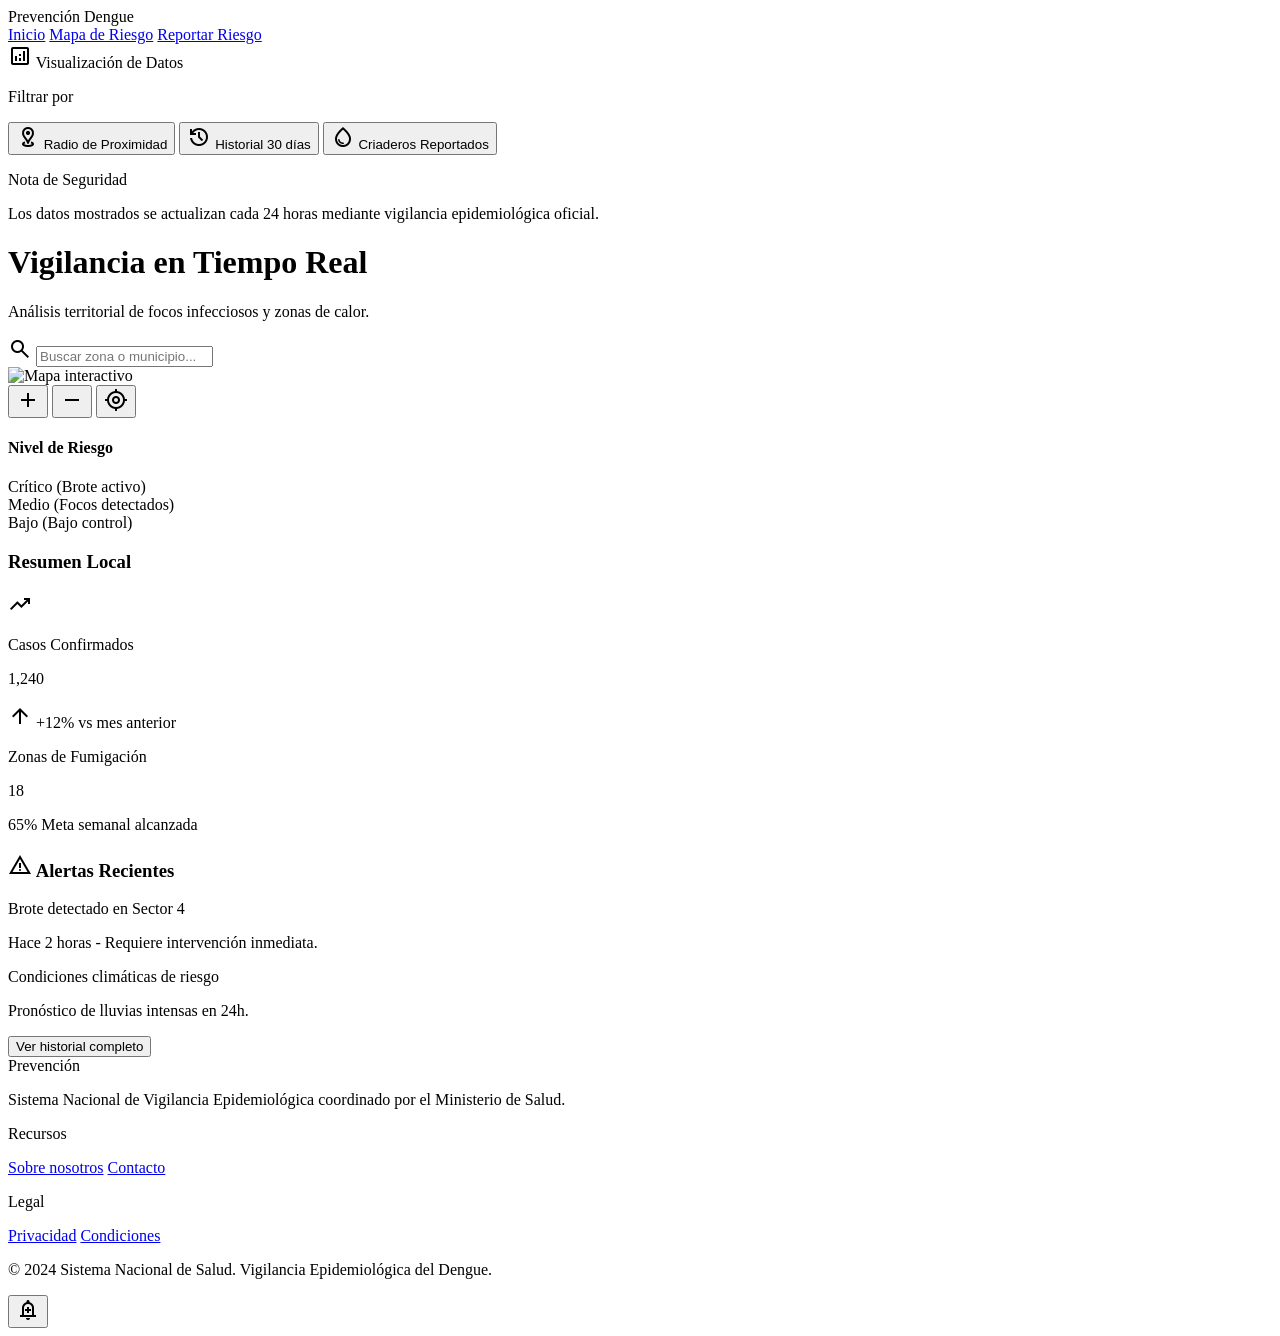
==== commit adcd69bf: "Add files via upload" ====
--- a/mapa-riesgo.html
+++ b/mapa-riesgo.html
@@ -120,12 +120,10 @@
 <nav class="hidden md:flex gap-lg items-center">
 <a class="text-on-surface-variant font-medium hover:text-primary transition-colors duration-200 font-label-md text-label-md" href="index.html">Inicio</a>
 <a class="text-primary font-bold border-b-2 border-primary pb-1 font-label-md text-label-md" href="mapa-riesgo.html">Mapa de Riesgo</a>
-<a class="text-on-surface-variant font-medium hover:text-primary transition-colors duration-200 font-label-md text-label-md" href="reporte-riesgos.html">Reportar Riesgo</a>
+<a class="text-on-surface-variant font-medium hover:text-primary transition-colors duration-200 font-label-md text-label-md" href="reportar-riesgo.html">Reportar Riesgo</a>
 </nav>
 <div class="flex items-center gap-sm">
-<button class="bg-error text-on-error font-bold py-2 px-6 rounded-full hover:opacity-90 active:scale-95 transition-all text-label-md font-label-md">
-                    Emergencia
-                </button>
+
 </div>
 </div>
 </header>
